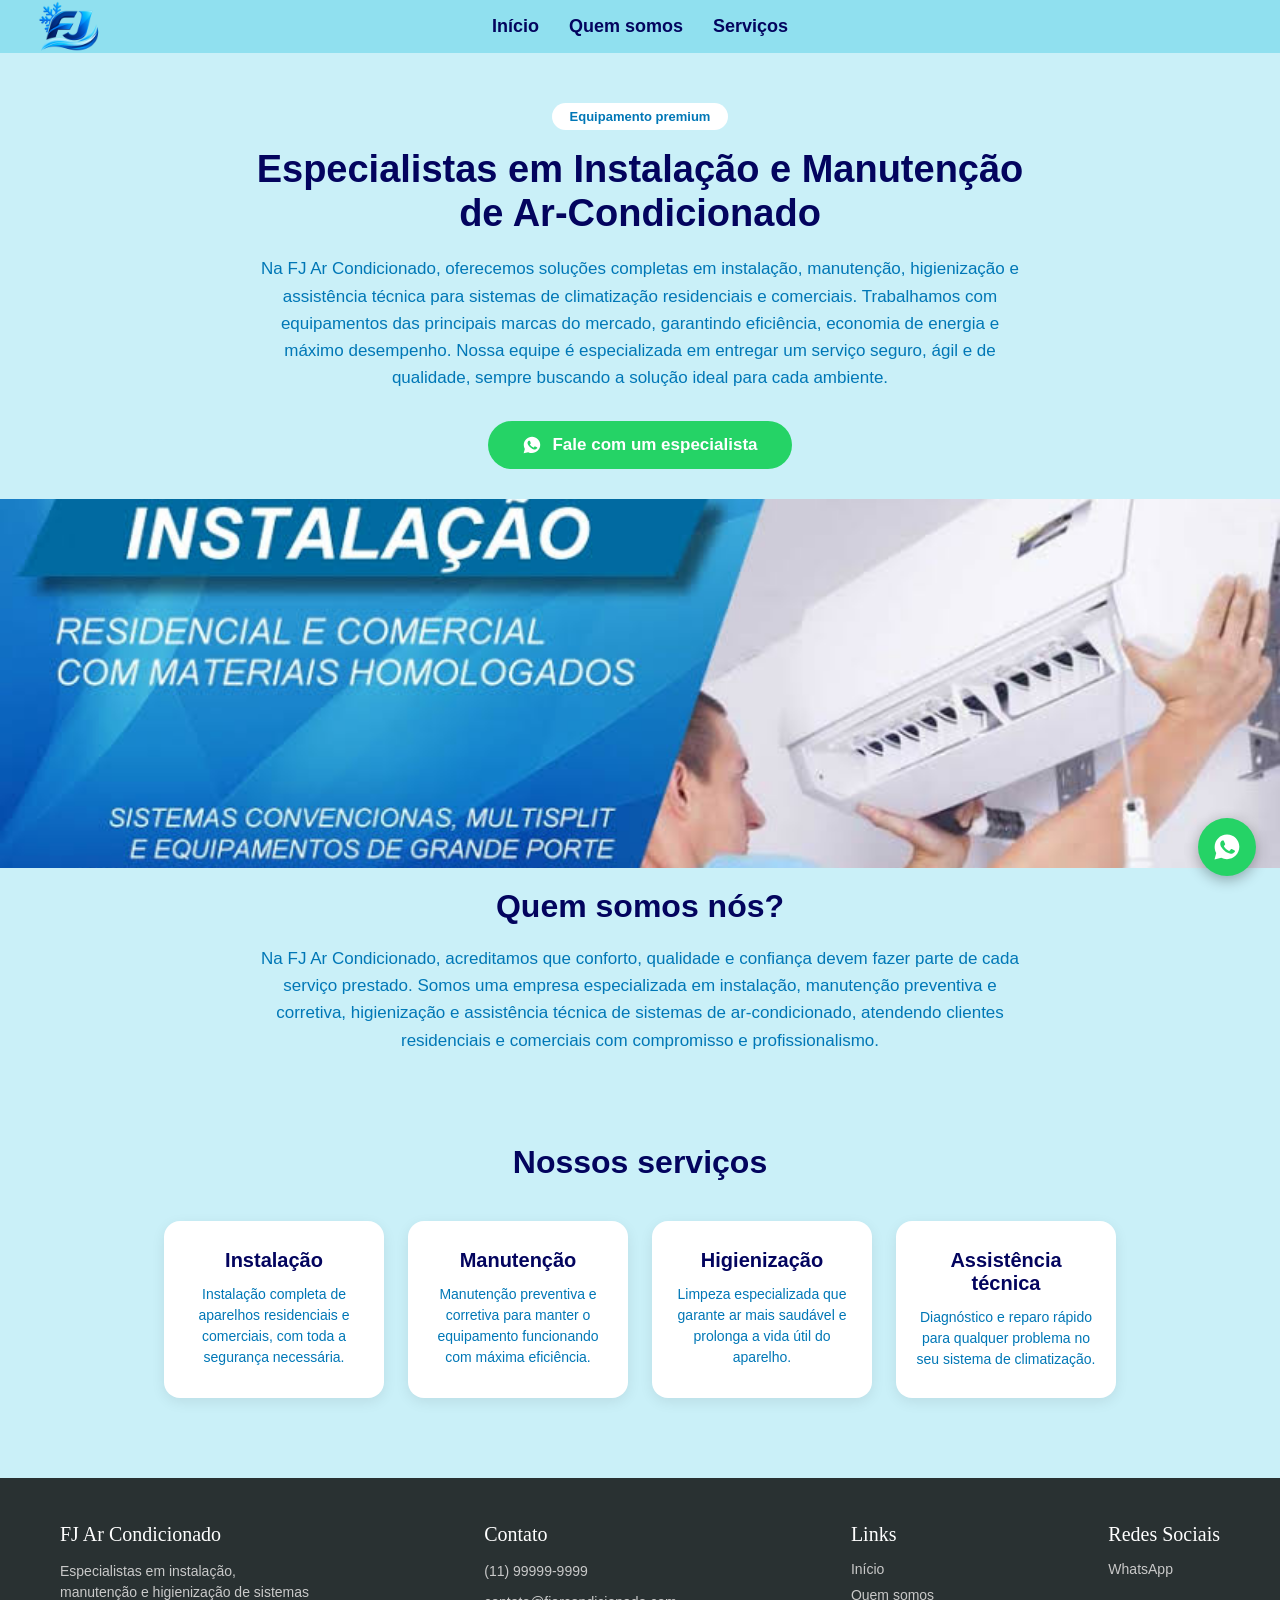
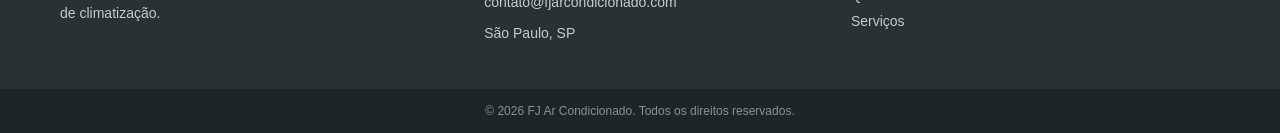
==== FJ_Ar_Condicionado/index.html @ b47a0368 "chore: prepare for production" ====
<!DOCTYPE html>
<html lang="pt-br">
<head>
    <meta charset="UTF-8">
    <meta name="viewport" content="width=device-width, initial-scale=1.0">
    <meta name="description" content="Instalação, manutenção, higienização e assistência técnica de ar-condicionado residencial e comercial.">
    <meta name="robots" content="index, follow">
    <meta name="referrer" content="strict-origin-when-cross-origin">
    <meta name="theme-color" content="#03045e">
    <meta http-equiv="Content-Security-Policy" content="default-src 'self'; img-src 'self' data:; style-src 'self'; font-src 'self'; script-src 'none'; object-src 'none'; base-uri 'self'; form-action 'none'; upgrade-insecure-requests">

    <!-- Ícone que aparece na aba do navegador -->
    <link rel="icon" href="Imagens/Logo01.png" type="image/png">

    <title>FJ Ar Condicionado | Instalação e Manutenção</title>

    <!-- Arquivo de estilos -->
    <link rel="stylesheet" href="home.css">
</head>
<body>


    <header>
        <nav aria-label="Navegação principal">
            <a href="index.html" class="logo-link" aria-label="FJ Ar Condicionado — página inicial">
                <img src="Imagens/Logo01.png" alt="" class="logo" width="76" height="76">
            </a>

            <ul>
                <li><a href="index.html">Início</a></li>
                <li><a href="#quem-somos">Quem somos</a></li>
                <li><a href="#servicos">Serviços</a></li>
            </ul>
        </nav>
    </header>

    <main>


        <section class="hero">

            <!-- selo pequeno acima do título -->
            <h2 class="badge">Equipamento premium</h2>

            <h1>Especialistas em Instalação e Manutenção de Ar-Condicionado</h1>

            <p>Na FJ Ar Condicionado, oferecemos soluções completas em instalação, manutenção, higienização e assistência técnica para sistemas de climatização residenciais e comerciais. Trabalhamos com equipamentos das principais marcas do mercado, garantindo eficiência, economia de energia e máximo desempenho. Nossa equipe é especializada em entregar um serviço seguro, ágil e de qualidade, sempre buscando a solução ideal para cada ambiente.</p>

            <!-- botão de call-to-action, leva até o WhatsApp -->
            <div id="especial">
                <a href="https://wa.me/5511999999999?text=Ol%C3%A1!%20Quero%20falar%20com%20um%20especialista%20da%20FJ%20Ar%20Condicionado."
                   target="_blank"
                   rel="noopener noreferrer"
                   class="btn-whatsapp">
                    <!-- ícone de telefone simples em SVG, sem depender de imagem externa -->
                    <svg viewBox="0 0 24 24" width="20" height="20" fill="currentColor" aria-hidden="true">
                        <path d="M12.04 2C6.58 2 2.13 6.45 2.13 11.91c0 1.75.46 3.39 1.26 4.81L2 22l5.42-1.36c1.36.7 2.9 1.1 4.53 1.1h.02c5.46 0 9.9-4.45 9.9-9.9C21.87 6.45 17.5 2 12.04 2zm5.79 14.02c-.24.68-1.38 1.3-1.9 1.35-.5.06-1 .27-3.36-.7-2.84-1.17-4.65-4.06-4.79-4.25-.14-.19-1.15-1.53-1.15-2.92 0-1.39.73-2.07.99-2.35.26-.28.57-.35.76-.35.19 0 .38 0 .55.01.18.01.42-.07.65.5.24.58.81 2 .88 2.14.07.14.12.31.02.5-.1.19-.15.31-.29.48-.15.17-.31.38-.44.51-.15.15-.3.31-.13.6.17.29.75 1.24 1.62 2 1.11 1 2.05 1.31 2.34 1.46.29.15.46.13.63-.08.17-.21.72-.84.91-1.13.19-.29.38-.24.65-.14.26.1 1.68.79 1.97.93.29.15.48.22.55.34.07.13.07.72-.17 1.4z"/>
                    </svg>
                    Fale com um especialista
                </a>
            </div>
        </section>

        
        <section class="equipe">
            <img src="Imagens/equipe01.jpeg" alt="Equipe FJ Ar Condicionado" id="pessoas" width="830" height="369" loading="lazy" decoding="async">
        </section>

        
        <section class="quem-somos" id="quem-somos">
            <h1>Quem somos nós?</h1>
            <p>Na FJ Ar Condicionado, acreditamos que conforto, qualidade e confiança devem fazer parte de cada serviço prestado. Somos uma empresa especializada em instalação, manutenção preventiva e corretiva, higienização e assistência técnica de sistemas de ar-condicionado, atendendo clientes residenciais e comerciais com compromisso e profissionalismo.</p>
        </section>

     
        <section class="servicos" id="servicos">
            <h1>Nossos serviços</h1>

            <div class="servicos-grid">
                <div class="servico-card">
                    <h3>Instalação</h3>
                    <p>Instalação completa de aparelhos residenciais e comerciais, com toda a segurança necessária.</p>
                </div>

                <div class="servico-card">
                    <h3>Manutenção</h3>
                    <p>Manutenção preventiva e corretiva para manter o equipamento funcionando com máxima eficiência.</p>
                </div>

                <div class="servico-card">
                    <h3>Higienização</h3>
                    <p>Limpeza especializada que garante ar mais saudável e prolonga a vida útil do aparelho.</p>
                </div>

                <div class="servico-card">
                    <h3>Assistência técnica</h3>
                    <p>Diagnóstico e reparo rápido para qualquer problema no seu sistema de climatização.</p>
                </div>
            </div>
        </section>

    </main>

   
    <footer class="rodape">
        <div class="rodape-coluna">
            <h3>FJ Ar Condicionado</h3>
            <p>Especialistas em instalação, manutenção e higienização de sistemas de climatização.</p>
        </div>

        <div class="rodape-coluna">
            <h3>Contato</h3>
            <p>(11) 99999-9999</p>
            <p>contato@fjarcondicionado.com</p>
            <p>São Paulo, SP</p>
        </div>

        <div class="rodape-coluna">
            <h3>Links</h3>
            <a href="index.html">Início</a>
            <a href="#quem-somos">Quem somos</a>
            <a href="#servicos">Serviços</a>
        </div>

        <div class="rodape-coluna">
            <h3>Redes Sociais</h3>
            <!-- Adicione o Instagram real antes da publicação. -->
            <a href="https://wa.me/5511999999999" target="_blank" rel="noopener noreferrer">WhatsApp</a>
        </div>
    </footer>

    <p class="rodape-copy">&copy; 2026 FJ Ar Condicionado. Todos os direitos reservados.</p>

    
    <a href="https://wa.me/5511999999999?text=Ol%C3%A1!%20Vim%20pelo%20site%20e%20quero%20saber%20mais."
       target="_blank"
       rel="noopener noreferrer"
       class="whatsapp-float"
       aria-label="Falar no WhatsApp">
        <svg viewBox="0 0 24 24" width="30" height="30" fill="#ffffff" aria-hidden="true">
            <path d="M12.04 2C6.58 2 2.13 6.45 2.13 11.91c0 1.75.46 3.39 1.26 4.81L2 22l5.42-1.36c1.36.7 2.9 1.1 4.53 1.1h.02c5.46 0 9.9-4.45 9.9-9.9C21.87 6.45 17.5 2 12.04 2zm5.79 14.02c-.24.68-1.38 1.3-1.9 1.35-.5.06-1 .27-3.36-.7-2.84-1.17-4.65-4.06-4.79-4.25-.14-.19-1.15-1.53-1.15-2.92 0-1.39.73-2.07.99-2.35.26-.28.57-.35.76-.35.19 0 .38 0 .55.01.18.01.42-.07.65.5.24.58.81 2 .88 2.14.07.14.12.31.02.5-.1.19-.15.31-.29.48-.15.17-.31.38-.44.51-.15.15-.3.31-.13.6.17.29.75 1.24 1.62 2 1.11 1 2.05 1.31 2.34 1.46.29.15.46.13.63-.08.17-.21.72-.84.91-1.13.19-.29.38-.24.65-.14.26.1 1.68.79 1.97.93.29.15.48.22.55.34.07.13.07.72-.17 1.4z"/>
        </svg>
    </a>

</body>
</html>
---- FJ_Ar_Condicionado/home.css ----
@charset "UTF-8";
/* ==========================================================
   1. VARIÁVEIS
   Toda a paleta e as fontes do site ficam nomeadas aqui.
   Se quiser mudar um tom de azul, muda só nesta linha e
   reflete no site inteiro.
   ========================================================== */
:root{
    --azul-escuro:  #03045E;   /* títulos principais */
    --azul-medio:   #0077B6;   /* textos de parágrafo */
    --azul-claro:   #00B4D8;   /* hover / detalhes */
    --ciano-nav:    #90E0EF;   /* fundo do menu */
    --ciano-bg:     #CAF0F8;   /* fundo geral da página */
    --cinza-escuro: #293132;   /* fundo do rodapé */
    --cinza-copy:   #1e2526;   /* faixa de copyright */
    --branco:       #ffffff;
    --whatsapp:     #25D366;   /* verde oficial do WhatsApp */

    --fonte-titulo: "Arial Narrow", "Roboto Condensed", Arial, sans-serif;
    --fonte-script: Georgia, "Times New Roman", serif;
    --fonte-texto:  Arial, Helvetica, sans-serif;
}

/* ==========================================================
   2. RESET BÁSICO
   Remove margin/padding padrão do navegador e faz o padding
   contar dentro da largura do elemento (box-sizing).
   Sem isso, cada navegador renderiza espaçamentos diferentes.
   ========================================================== */
*{
    margin: 0;
    padding: 0;
    box-sizing: border-box;
}

html{
    scroll-behavior: smooth;
}

body{
    background-color: var(--ciano-bg);
    min-width: 320px;
}

/* ==========================================================
   3. MENU DE NAVEGAÇÃO
   ========================================================== */
nav{
    position: relative;      /* referência pra logo posicionada em absolute */
    display: flex;
    align-items: center;
    justify-content: center; /* centraliza a lista de links */
    padding: 16px 35px;
    background-color: var(--ciano-nav);
}

/* logo fixada dentro do próprio nav, colada à esquerda */
.logo-link{
    position: absolute;
    left: 30px;
    top: 50%;
    transform: translateY(-50%);
    line-height: 0;
}

.logo{
    display: block;
    height: 76px;
    width: 76px;
    object-fit: contain;     /* mantém a proporção da imagem sem distorcer */
}

nav ul{
    display: flex;
    list-style: none;
    gap: 30px;
}

a{
    text-decoration: none;
    font-size: 18px;
    font-weight: bold;
    font-family: var(--fonte-titulo);
    color: var(--azul-escuro);
    transition: background-color 0.2s ease, color 0.2s ease;
}

nav ul a:hover{
    background-color: var(--azul-claro);
    padding: 6px 16px;
    border-radius: 30px;
}

a:focus-visible{
    outline: 3px solid var(--azul-escuro);
    outline-offset: 4px;
}

/* ==========================================================
   4. SEÇÃO HERO
   Bloco de apresentação: selo + título + texto + botão.
   max-width evita que o texto fique esticado em telas grandes.
   ========================================================== */
.hero{
    max-width: 820px;
    margin: 0 auto;
    text-align: center;
    padding: 50px 24px 30px;
}

/* selo "Equipamento premium" acima do título */
.badge{
    display: inline-block;
    font-size: 13px;
    font-family: var(--fonte-texto);
    font-weight: bold;
    color: var(--azul-medio);
    background-color: var(--branco);
    padding: 6px 18px;
    border-radius: 20px;
    margin-bottom: 18px;
}

h1{
    font-size: 38px;
    font-family: var(--fonte-titulo);
    color: var(--azul-escuro);
    line-height: 1.15;
    margin-bottom: 20px;
    text-align: center;
}

.hero p{
    font-size: 17px;
    font-family: var(--fonte-texto);
    color: var(--azul-medio);
    line-height: 1.6;
}

/* botão "Fale com um especialista" dentro da hero,
   com o ícone de telefone alinhado ao texto */
#especial{
    margin-top: 30px;
}

.btn-whatsapp{
    display: inline-flex;
    align-items: center;
    gap: 10px;
    font-family: var(--fonte-titulo);
    font-size: 17px;
    color: var(--branco);
    background-color: var(--whatsapp);
    padding: 14px 34px;
    border-radius: 30px;
}

.btn-whatsapp:hover{
    background-color: #1ebe5a; /* verde um pouco mais escuro no hover */
    padding: 14px 34px;        /* mesmo padding, sem "pulo" de tamanho */
}

/* ==========================================================
   5. FOTO DA EQUIPE
   ========================================================== */
.equipe{
    width: 100%;
    padding: 0; /* sem respiro lateral, a imagem precisa encostar nas bordas */
}

#pessoas{
    display: block;   /* tira o espaço fantasma que <img> tem por padrão como inline */
    width: 100%;      /* ocupa a largura inteira da tela */
    max-height: 480px;
    object-fit: cover; /* preenche o espaço sem distorcer a imagem, cortando o excesso */
    border-radius: 0;  /* sem cantos arredondados, já que agora vai de ponta a ponta */
    box-shadow: none;
}

/* ==========================================================
   6. QUEM SOMOS
   ========================================================== */
.quem-somos{
    max-width: 820px;
    margin: 0 auto;
    text-align: center;
    padding: 20px 24px 70px;
}

.quem-somos h1{
    font-size: 32px;
}

.quem-somos p{
    font-size: 17px;
    font-family: var(--fonte-texto);
    color: var(--azul-medio);
    line-height: 1.6;
}

/* ==========================================================
   7. SERVIÇOS
   Grid responsiva de cards, quebra de linha automática
   dependendo do tamanho da tela.
   ========================================================== */
.servicos{
    max-width: 1000px;
    margin: 0 auto;
    text-align: center;
    padding: 20px 24px 80px;
}

.servicos h1{
    font-size: 32px;
    margin-bottom: 40px;
}

.servicos-grid{
    display: grid;
    grid-template-columns: repeat(auto-fit, minmax(200px, 1fr));
    gap: 24px;
}

.servico-card{
    background-color: var(--branco);
    border-radius: 16px;
    padding: 28px 20px;
    box-shadow: 0 4px 14px rgba(0, 0, 0, 0.08);
    transition: transform 0.2s ease;
}

.servico-card:hover{
    transform: translateY(-6px); /* sobe levemente o card no hover */
}

.servico-card h3{
    font-family: var(--fonte-titulo);
    font-size: 20px;
    color: var(--azul-escuro);
    margin-bottom: 12px;
}

.servico-card p{
    font-family: var(--fonte-texto);
    font-size: 14px;
    color: var(--azul-medio);
    line-height: 1.5;
}

/* ==========================================================
   8. RODAPÉ
   ========================================================== */
.rodape{
    display: flex;
    align-items: flex-start;
    justify-content: space-between;
    flex-wrap: wrap;
    gap: 40px;
    background-color: var(--cinza-escuro);
    padding: 45px 60px;
}

.rodape-coluna{
    display: flex;
    flex-direction: column;
    gap: 10px;
    max-width: 250px;
}

.rodape-coluna h3{
    font-family: var(--fonte-script);
    font-size: 20px;
    font-weight: normal;
    color: var(--branco);
    margin-bottom: 5px;
}

.rodape-coluna p{
    font-family: var(--fonte-texto);
    font-size: 14px;
    color: #c9c9c9;
    text-align: left;
    line-height: 1.5;
}

.rodape-coluna a{
    font-family: var(--fonte-texto);
    font-weight: normal;
    font-size: 14px;
    color: #c9c9c9;
}

.rodape-coluna a:hover{
    background-color: transparent;
    padding: 0;
    border-radius: 0;
    color: var(--branco);
    text-decoration: underline;
}

/* faixa fininha de copyright, embaixo de tudo */
.rodape-copy{
    text-align: center;
    background-color: var(--cinza-copy);
    color: #8a9192;
    padding: 15px;
    font-size: 12px;
    font-family: var(--fonte-texto);
}

/* ==========================================================
   9. BOTÃO FLUTUANTE DE WHATSAPP
   Fica "grudado" no canto inferior direito da tela;
   position: fixed faz ele acompanhar a rolagem da página.
   ========================================================== */
.whatsapp-float{
    position: fixed;
    bottom: 24px;
    right: 24px;
    width: 58px;
    height: 58px;
    background-color: var(--whatsapp);
    border-radius: 50%;
    display: flex;
    align-items: center;
    justify-content: center;
    box-shadow: 0 4px 14px rgba(0, 0, 0, 0.3);
    z-index: 999; /* garante que fique acima de qualquer outro elemento */
    transition: transform 0.2s ease;
}

.whatsapp-float:hover{
    transform: scale(1.08);
}

/* ==========================================================
   10. RESPONSIVIDADE
   Ajustes simples para telas de celular.
   ========================================================== */
@media (max-width: 600px){

    nav{
        flex-direction: column;
        gap: 14px;
        padding-top: 70px; /* abre espaço pra logo não sobrepor os links */
    }

    .logo-link{
        left: 50%;
        top: 16px;
        transform: translateX(-50%);
    }

    h1{
        font-size: 28px;
    }

    .whatsapp-float{
        width: 52px;
        height: 52px;
        bottom: 16px;
        right: 16px;
    }
}

@media (prefers-reduced-motion: reduce){
    html{
        scroll-behavior: auto;
    }

    *,
    *::before,
    *::after{
        transition-duration: 0.01ms !important;
        animation-duration: 0.01ms !important;
        animation-iteration-count: 1 !important;
    }
}
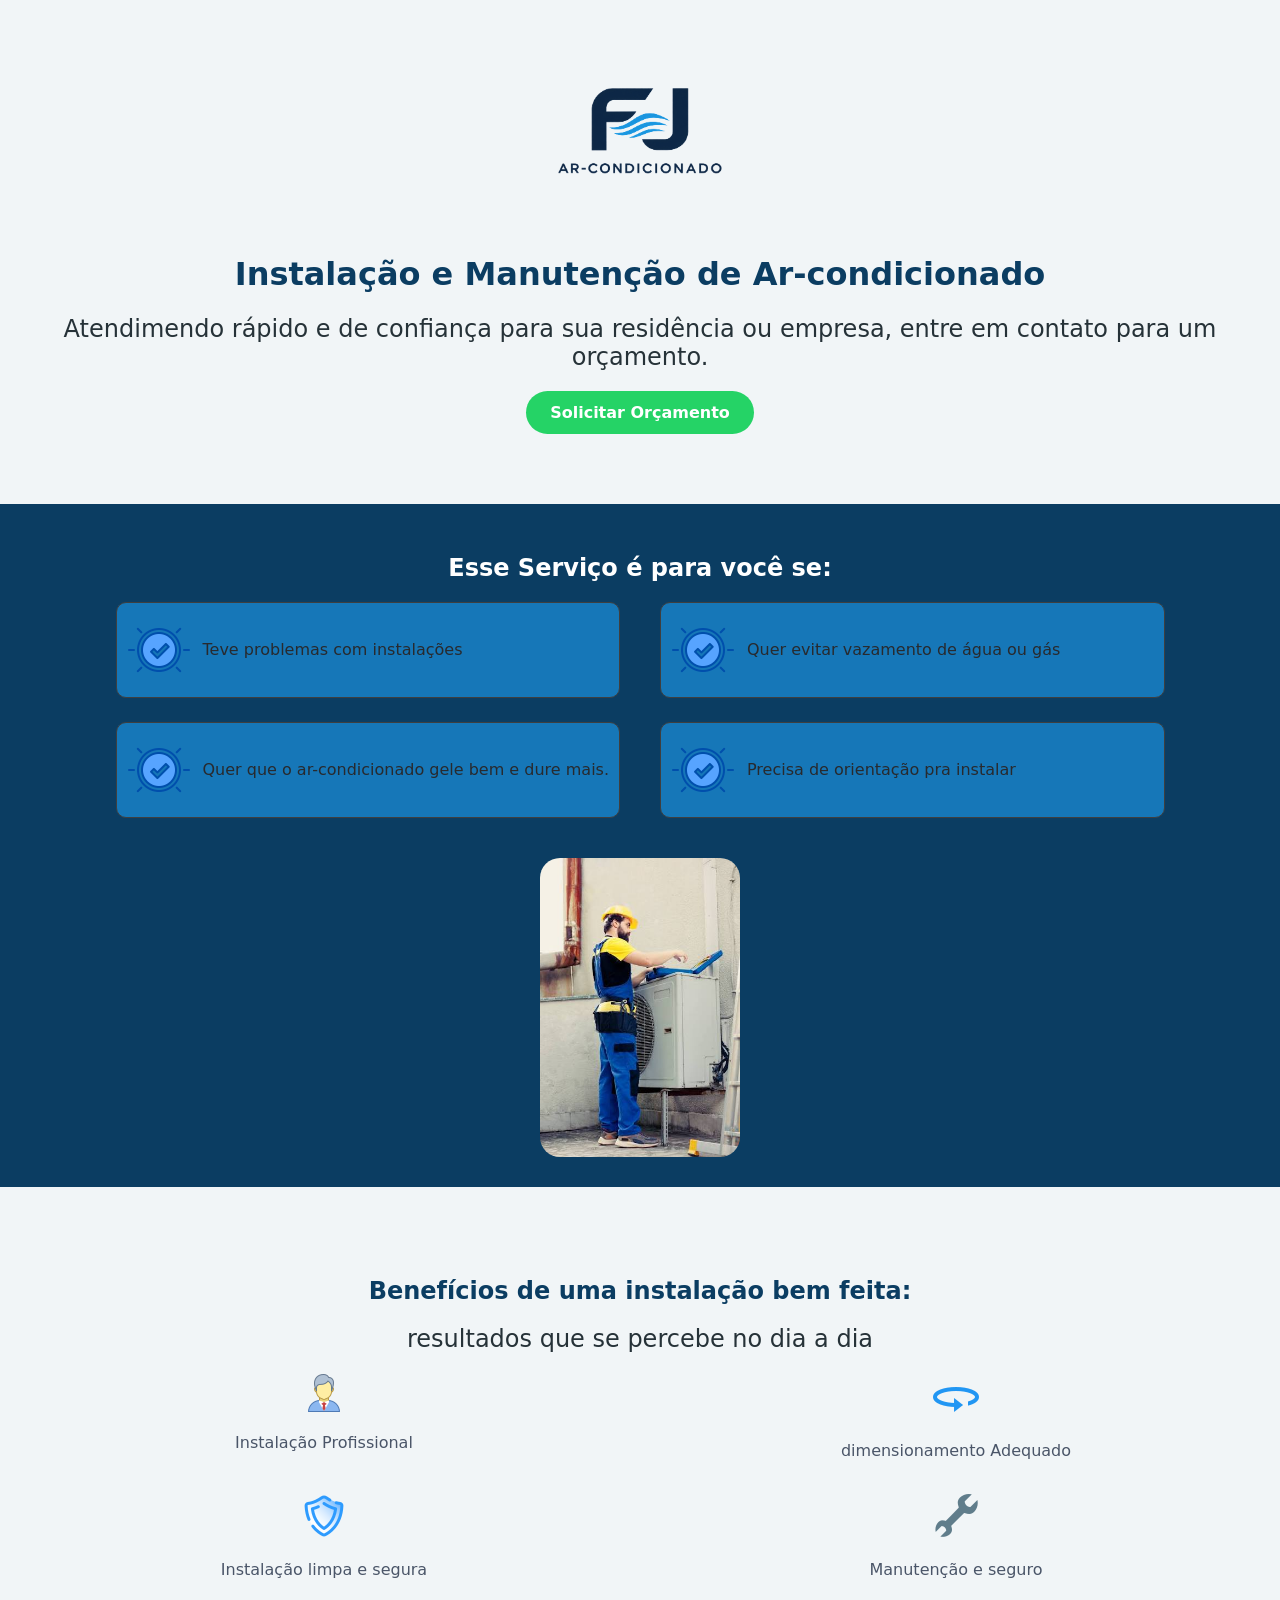
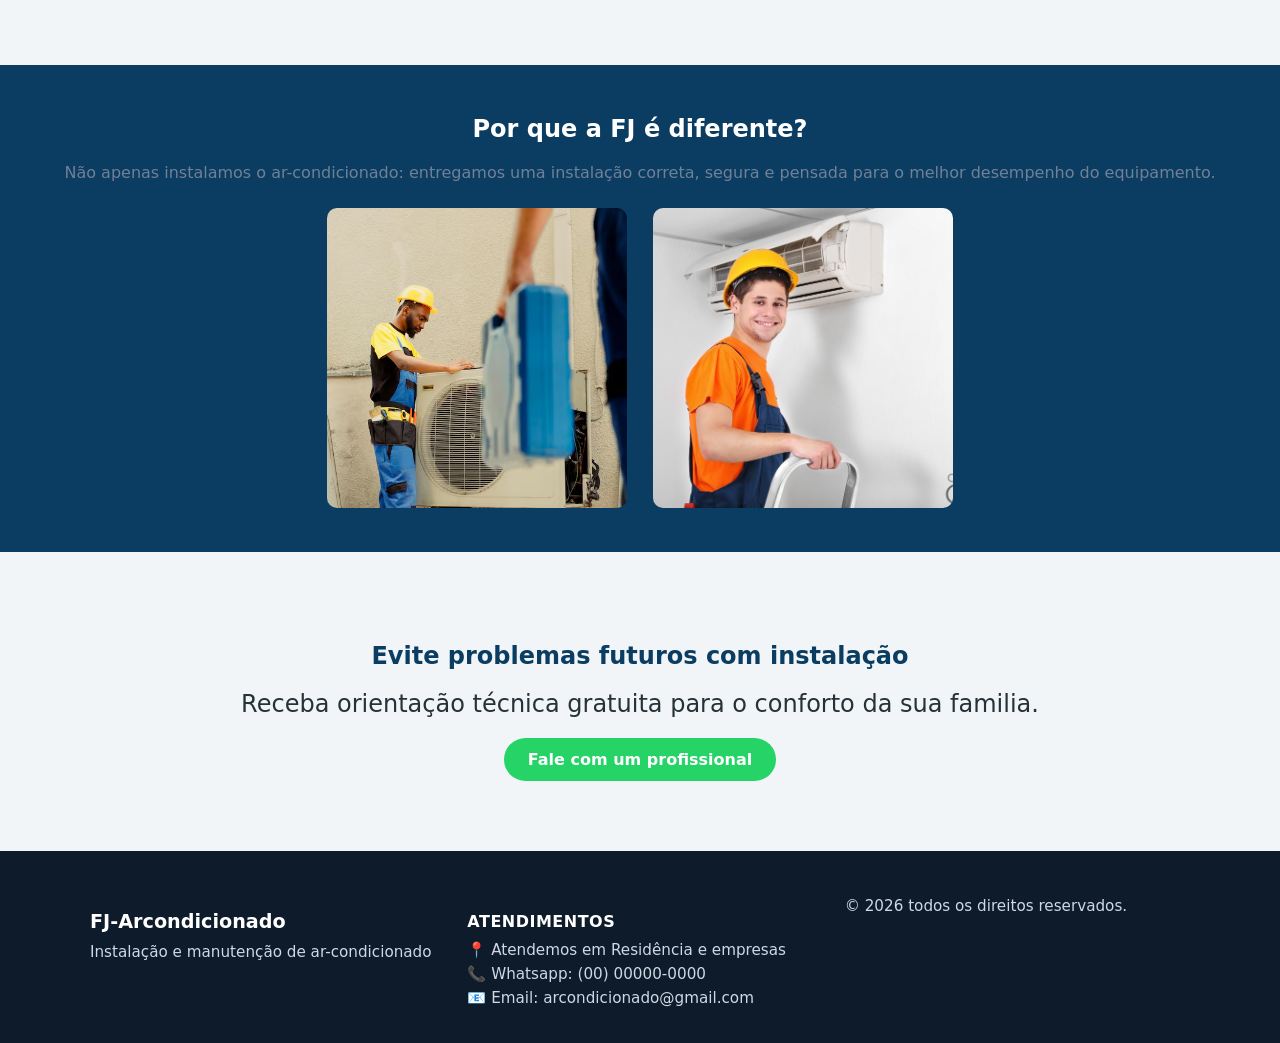
==== commit d3f4372e: "Update index.html" ====
--- a/FJ_Ar_Condicionado/index.html
+++ b/FJ_Ar_Condicionado/index.html
@@ -1,146 +1,105 @@
 <!DOCTYPE html>
-<html lang="pt-br">
+<html lang="en">
 <head>
     <meta charset="UTF-8">
     <meta name="viewport" content="width=device-width, initial-scale=1.0">
-    <meta name="description" content="Instalação, manutenção, higienização e assistência técnica de ar-condicionado residencial e comercial.">
-    <meta name="robots" content="index, follow">
-    <meta name="referrer" content="strict-origin-when-cross-origin">
-    <meta name="theme-color" content="#03045e">
-    <meta http-equiv="Content-Security-Policy" content="default-src 'self'; img-src 'self' data:; style-src 'self'; font-src 'self'; script-src 'none'; object-src 'none'; base-uri 'self'; form-action 'none'; upgrade-insecure-requests">
-
-    <!-- Ícone que aparece na aba do navegador -->
-    <link rel="icon" href="Imagens/Logo01.png" type="image/png">
-
-    <title>FJ Ar Condicionado | Instalação e Manutenção</title>
-
-    <!-- Arquivo de estilos -->
-    <link rel="stylesheet" href="home.css">
+    <title>FJ Ar-condicionado| Instalação e Manutenção</title>
+    <link rel="stylesheet" href="index.css">
+    <link rel="shortcut icon" href="img/Logo.png" type="image/x-icon">
 </head>
 <body>
+    <div class="hero">
+        <img src="img/Logo.png" alt="Logo" class="logo" width="200px">
+        <h1>Instalação e Manutenção de Ar-condicionado</h1>
+        <h2>Atendimendo rápido e de confiança para sua residência ou empresa, entre em contato para um orçamento.</h2>
+        <a href="https://web.whatsapp.com/" class="Wpp">Solicitar Orçamento</a>
+    </div>
+
+    <section class="al">
+        <h1 class="a">Esse Serviço é para você se:</h1>
+
+        <div class="cout-serv">
+        <div class="grid-serv">
+                <div class="item-serv">
+                <img src="img/iconeC.png" alt="conf">
+                <p class="te"> Teve problemas com instalações</p>
+                </div>
+
+                <div class="item-serv">
+                <img src="img/iconeC.png" alt="conf">
+                <p class="te"> Quer evitar vazamento de água ou gás</p>
+                </div>
+
+                <div class="item-serv">
+                <img src="img/iconeC.png" alt="conf">
+                <p class="te"> Quer que o ar-condicionado gele bem e dure mais.</p>
+                </div>
+                
+                <div class="item-serv">
+                <img src="img/iconeC.png" alt="conf">
+                <p class="te"> Precisa de orientação pra instalar</p>
+                </div>
+        </div>
+                <img src="img/Inst.jpeg" alt="Instalação" class="img-serv">
+        </div>
+    </section>
+
+    <section>
+        <h1>Benefícios de uma instalação bem feita:</h1>
+        <h2>resultados que se percebe no dia a dia</h2>
+
+        <div class="grid-ben">
+            <div class="ben">
+                <img src="img/profissional.png" alt="inst">
+                <p class="text">Instalação Profissional</p>
+            </div>
+            <div class="ben">
+                <img src="img/rodar.png" alt="inst">
+                <p class="text">dimensionamento Adequado </p>
+            </div>
+            <div class="ben">
+                <img src="img/escudo.png" alt="">
+                <p class="text">Instalação limpa e segura</p>
+            </div>
+            <div class="ben">
+                <img src="img/ferramenta.png" alt="">
+                <p class="text">Manutenção e seguro</p>
+            </div>
+        </div>
+    </section>
+
+    <section class="al">
+        <h1 class="a">Por que a FJ é diferente?</h1>
+        <p>Não apenas instalamos o ar-condicionado: entregamos uma instalação correta, segura e pensada para o melhor desempenho do equipamento.</p>
+        <img src="img/inst(1).avif" alt="instalador 1" class="dif">
+        <img src="img/inst(2).jpg" alt="instalador2" class="dif">
+    </section>
+
+    <section>
+        <h1>Evite problemas futuros com instalação</h1>
+        <h2>Receba orientação técnica gratuita para o conforto da sua familia.</h2>
+        <a href="https://web.whatsapp.com/" class="Wpp">Fale com um profissional</a>
+    </section>
 
 
-    <header>
-        <nav aria-label="Navegação principal">
-            <a href="index.html" class="logo-link" aria-label="FJ Ar Condicionado — página inicial">
-                <img src="Imagens/Logo01.png" alt="" class="logo" width="76" height="76">
-            </a>
+    <footer class="site-footer">
+        <div class="container-footer">
+            <div class="footer-box">
+                <h3>FJ-Arcondicionado</h3>
+                <p>Instalação e manutenção de ar-condicionado</p>
+            </div>
 
-            <ul>
-                <li><a href="index.html">Início</a></li>
-                <li><a href="#quem-somos">Quem somos</a></li>
-                <li><a href="#servicos">Serviços</a></li>
-            </ul>
-        </nav>
-    </header>
-
-    <main>
-
-
-        <section class="hero">
-
-            <!-- selo pequeno acima do título -->
-            <h2 class="badge">Equipamento premium</h2>
-
-            <h1>Especialistas em Instalação e Manutenção de Ar-Condicionado</h1>
-
-            <p>Na FJ Ar Condicionado, oferecemos soluções completas em instalação, manutenção, higienização e assistência técnica para sistemas de climatização residenciais e comerciais. Trabalhamos com equipamentos das principais marcas do mercado, garantindo eficiência, economia de energia e máximo desempenho. Nossa equipe é especializada em entregar um serviço seguro, ágil e de qualidade, sempre buscando a solução ideal para cada ambiente.</p>
-
-            <!-- botão de call-to-action, leva até o WhatsApp -->
-            <div id="especial">
-                <a href="https://wa.me/5511999999999?text=Ol%C3%A1!%20Quero%20falar%20com%20um%20especialista%20da%20FJ%20Ar%20Condicionado."
-                   target="_blank"
-                   rel="noopener noreferrer"
-                   class="btn-whatsapp">
-                    <!-- ícone de telefone simples em SVG, sem depender de imagem externa -->
-                    <svg viewBox="0 0 24 24" width="20" height="20" fill="currentColor" aria-hidden="true">
-                        <path d="M12.04 2C6.58 2 2.13 6.45 2.13 11.91c0 1.75.46 3.39 1.26 4.81L2 22l5.42-1.36c1.36.7 2.9 1.1 4.53 1.1h.02c5.46 0 9.9-4.45 9.9-9.9C21.87 6.45 17.5 2 12.04 2zm5.79 14.02c-.24.68-1.38 1.3-1.9 1.35-.5.06-1 .27-3.36-.7-2.84-1.17-4.65-4.06-4.79-4.25-.14-.19-1.15-1.53-1.15-2.92 0-1.39.73-2.07.99-2.35.26-.28.57-.35.76-.35.19 0 .38 0 .55.01.18.01.42-.07.65.5.24.58.81 2 .88 2.14.07.14.12.31.02.5-.1.19-.15.31-.29.48-.15.17-.31.38-.44.51-.15.15-.3.31-.13.6.17.29.75 1.24 1.62 2 1.11 1 2.05 1.31 2.34 1.46.29.15.46.13.63-.08.17-.21.72-.84.91-1.13.19-.29.38-.24.65-.14.26.1 1.68.79 1.97.93.29.15.48.22.55.34.07.13.07.72-.17 1.4z"/>
-                    </svg>
-                    Fale com um especialista
-                </a>
+            <div class="footer-box">
+                <h4>Atendimentos</h4>
+                <p>📍 Atendemos em Residência e empresas</p>
+                <p>📞 Whatsapp: (00) 00000-0000</p>
+                <p>📧 Email: arcondicionado@gmail.com</p>
             </div>
-        </section>
-
-        
-        <section class="equipe">
-            <img src="Imagens/equipe01.jpeg" alt="Equipe FJ Ar Condicionado" id="pessoas" width="830" height="369" loading="lazy" decoding="async">
-        </section>
-
-        
-        <section class="quem-somos" id="quem-somos">
-            <h1>Quem somos nós?</h1>
-            <p>Na FJ Ar Condicionado, acreditamos que conforto, qualidade e confiança devem fazer parte de cada serviço prestado. Somos uma empresa especializada em instalação, manutenção preventiva e corretiva, higienização e assistência técnica de sistemas de ar-condicionado, atendendo clientes residenciais e comerciais com compromisso e profissionalismo.</p>
-        </section>
-
-     
-        <section class="servicos" id="servicos">
-            <h1>Nossos serviços</h1>
-
-            <div class="servicos-grid">
-                <div class="servico-card">
-                    <h3>Instalação</h3>
-                    <p>Instalação completa de aparelhos residenciais e comerciais, com toda a segurança necessária.</p>
-                </div>
-
-                <div class="servico-card">
-                    <h3>Manutenção</h3>
-                    <p>Manutenção preventiva e corretiva para manter o equipamento funcionando com máxima eficiência.</p>
-                </div>
-
-                <div class="servico-card">
-                    <h3>Higienização</h3>
-                    <p>Limpeza especializada que garante ar mais saudável e prolonga a vida útil do aparelho.</p>
-                </div>
-
-                <div class="servico-card">
-                    <h3>Assistência técnica</h3>
-                    <p>Diagnóstico e reparo rápido para qualquer problema no seu sistema de climatização.</p>
-                </div>
+            
+            <div class="footer-box">
+                <p>&copy; 2026 todos os direitos reservados.</p>
             </div>
-        </section>
-
-    </main>
-
-   
-    <footer class="rodape">
-        <div class="rodape-coluna">
-            <h3>FJ Ar Condicionado</h3>
-            <p>Especialistas em instalação, manutenção e higienização de sistemas de climatização.</p>
-        </div>
-
-        <div class="rodape-coluna">
-            <h3>Contato</h3>
-            <p>(11) 99999-9999</p>
-            <p>contato@fjarcondicionado.com</p>
-            <p>São Paulo, SP</p>
-        </div>
-
-        <div class="rodape-coluna">
-            <h3>Links</h3>
-            <a href="index.html">Início</a>
-            <a href="#quem-somos">Quem somos</a>
-            <a href="#servicos">Serviços</a>
-        </div>
-
-        <div class="rodape-coluna">
-            <h3>Redes Sociais</h3>
-            <!-- Adicione o Instagram real antes da publicação. -->
-            <a href="https://wa.me/5511999999999" target="_blank" rel="noopener noreferrer">WhatsApp</a>
         </div>
     </footer>
-
-    <p class="rodape-copy">&copy; 2026 FJ Ar Condicionado. Todos os direitos reservados.</p>
-
-    
-    <a href="https://wa.me/5511999999999?text=Ol%C3%A1!%20Vim%20pelo%20site%20e%20quero%20saber%20mais."
-       target="_blank"
-       rel="noopener noreferrer"
-       class="whatsapp-float"
-       aria-label="Falar no WhatsApp">
-        <svg viewBox="0 0 24 24" width="30" height="30" fill="#ffffff" aria-hidden="true">
-            <path d="M12.04 2C6.58 2 2.13 6.45 2.13 11.91c0 1.75.46 3.39 1.26 4.81L2 22l5.42-1.36c1.36.7 2.9 1.1 4.53 1.1h.02c5.46 0 9.9-4.45 9.9-9.9C21.87 6.45 17.5 2 12.04 2zm5.79 14.02c-.24.68-1.38 1.3-1.9 1.35-.5.06-1 .27-3.36-.7-2.84-1.17-4.65-4.06-4.79-4.25-.14-.19-1.15-1.53-1.15-2.92 0-1.39.73-2.07.99-2.35.26-.28.57-.35.76-.35.19 0 .38 0 .55.01.18.01.42-.07.65.5.24.58.81 2 .88 2.14.07.14.12.31.02.5-.1.19-.15.31-.29.48-.15.17-.31.38-.44.51-.15.15-.3.31-.13.6.17.29.75 1.24 1.62 2 1.11 1 2.05 1.31 2.34 1.46.29.15.46.13.63-.08.17-.21.72-.84.91-1.13.19-.29.38-.24.65-.14.26.1 1.68.79 1.97.93.29.15.48.22.55.34.07.13.07.72-.17 1.4z"/>
-        </svg>
-    </a>
-
 </body>
-</html>
+</html>
--- a/FJ_Ar_Condicionado/index.css
+++ b/FJ_Ar_Condicionado/index.css
@@ -0,0 +1,170 @@
+@charset "UTF-8";
+
+
+
+body{
+    background-color: #F1F5F7;
+    font-family: system-ui, -apple-system, BlinkMacSystemFont, 'Segoe UI', Roboto, Oxygen, Ubuntu, Cantarell, 'Open Sans', 'Helvetica Neue', sans-serif;
+    margin: 0;
+    padding: 0;
+}
+
+p{
+  font-weight: 400; 
+  color: #718096; 
+}
+
+.te{
+    color: #282a2e;
+}
+.text{
+    color: #4a5568;
+}
+
+h1{
+    color: #0B3D62;
+    font-weight: 700;
+}
+
+.a{
+    color: #FFFFFF;
+}
+
+h2{
+    color: #263238;
+    font-weight: 400;
+}
+.hero{
+    text-align: center;
+    margin-bottom: 40px;
+    padding: 30px 20px;
+}
+
+section{
+    text-align: center;
+}
+
+.Wpp{
+    display: inline-block;
+    background-color: #25D366;
+    color: #FFFFFF;
+    text-decoration: none;
+    padding: 12px 24px;
+    border-radius: 30px;
+    font-weight: bold;
+    transition: background-color 0.2s ease;
+}
+
+.Wpp:hover{
+    background-color: #1a9e4a;
+    transform: scale(1.05);
+}
+
+section{
+    margin-bottom: 40px;
+    padding: 30px 20px;
+}
+
+section.al{
+    background-color: #0B3D62;
+    
+}
+
+.grid-serv{
+    display: grid;
+    grid-template-columns: 1fr 1fr;
+    gap: 24px 40px;
+    max-width: 0 auto;
+    text-align: left;
+}
+
+.item-serv{
+    display: flex;
+    align-items: center;
+    gap: 12px;
+    background-color: #1677B8;
+    border-radius: 10px;
+    padding: 15px 10px;
+    border: 1px solid rgb(63, 63, 63);
+}
+
+.img-serv{
+    display: block;
+    margin: 0 auto;
+    width: 200px;
+    border-radius: 20px;
+}
+
+.cout-serv{
+    display: flex;
+    align-items: center;
+    justify-content: center;
+    gap: 40px;
+    flex-wrap: wrap;
+}
+
+.dif{
+    width: 300px;
+    height: 300px;
+    border-radius: 10px;
+    object-fit: cover;
+    margin: 10px;
+}
+
+.grid-ben{
+
+    display: grid;
+    grid-template-columns: 1fr 1fr;
+    gap: 16px 24px;
+    max-width: 0 auto;
+    text-align: center;
+}
+
+.site-footer {
+    background-color: #0d1b2a;
+    color: #cfd8e3;
+    padding-top: 40px;
+}
+
+.container-footer {
+    max-width: 1100px;
+    margin: 0 auto;
+    display: grid;
+    grid-template-columns: repeat(auto-fit, minmax(220px, 1fr));
+    gap: 32px;
+    padding: 0 20px 30px;
+}
+
+.footer-box h3 {
+    color: #fff;
+    font-size: 1.2rem;
+    margin-bottom: 10px;
+}
+
+.footer-box h4 {
+    color: #fff;
+    font-size: 1rem;
+    margin-bottom: 10px;
+    text-transform: uppercase;
+    letter-spacing: 0.5px;
+}
+
+.footer-box p, .footer-box a {
+    color: #cfd8e3;
+    text-decoration: none;
+    font-size: 0.95rem;
+    margin: 6px 0;
+    display: block;
+}
+
+.footer-box a:hover {
+    color: #4dd0e1;
+}
+
+.footer-bottom {
+    border-top: 1px solid rgba(255,255,255,0.1);
+    text-align: center;
+    padding: 16px 0;
+    font-size: 0.85rem;
+    color: #8ea0b3;
+}
